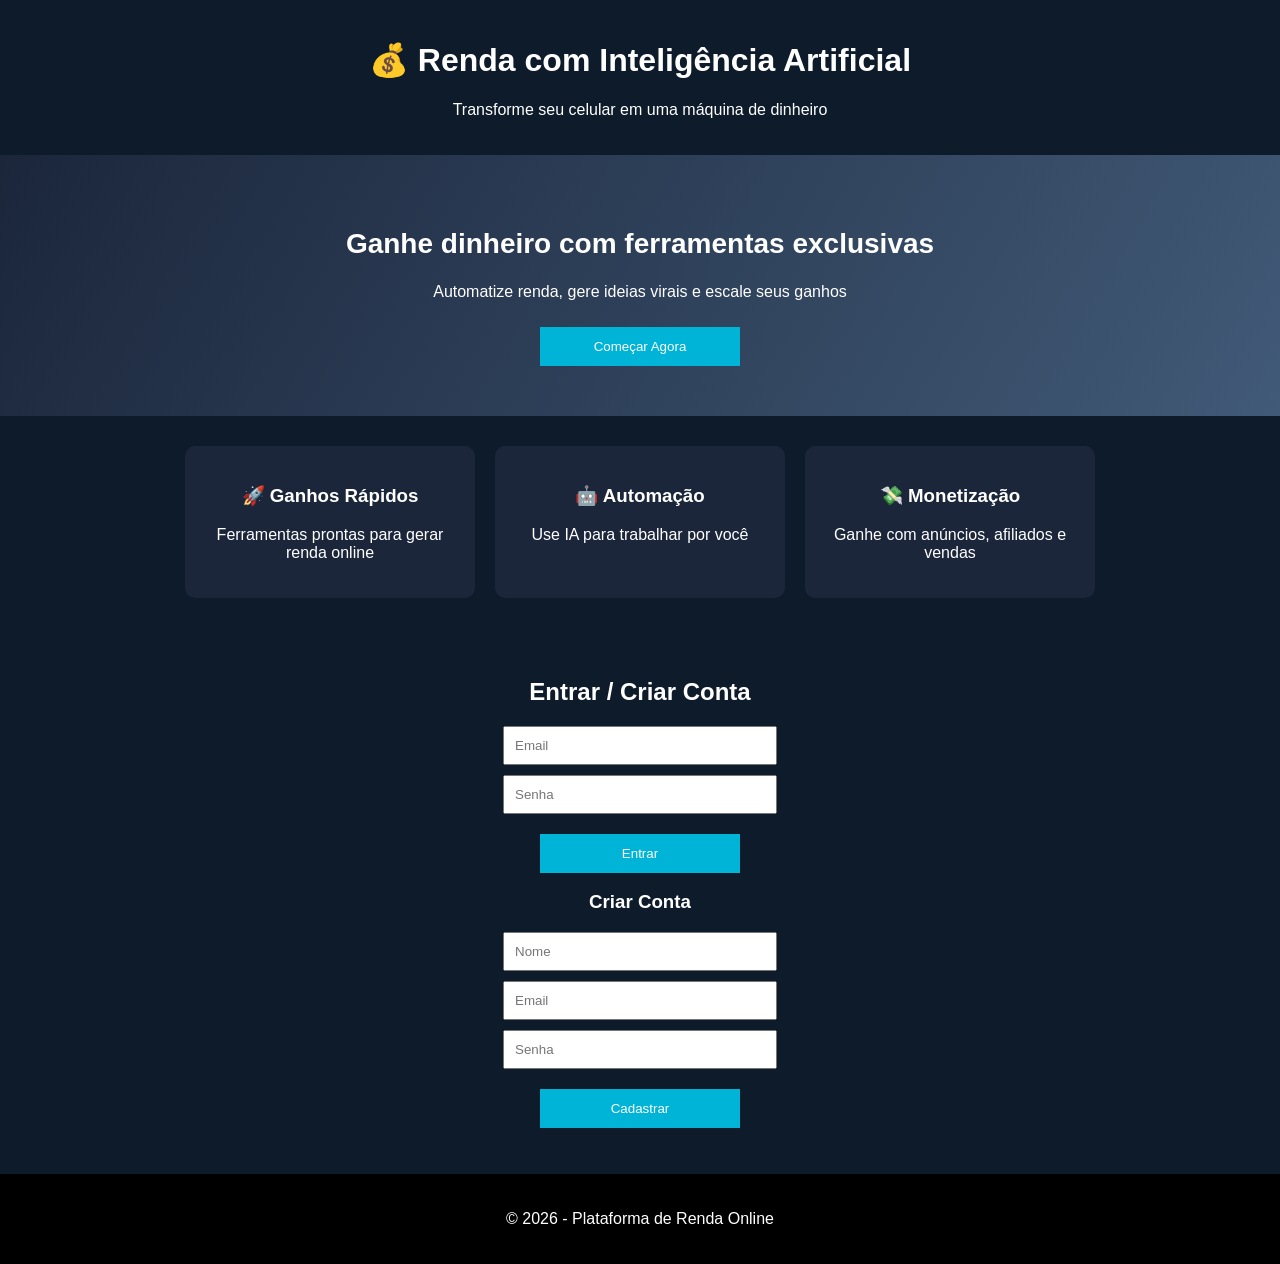
==== index.html @ 16859f1b "movendo arquivo para raiz" ====
<!DOCTYPE html>
<html lang="pt-br">
<head>
<meta charset="UTF-8">
<meta name="viewport" content="width=device-width, initial-scale=1.0">
<title>Renda com IA</title>
<link rel="stylesheet" href="style.css">
</head>

<body>
<header>
<h1>💰 Renda com Inteligência Artificial</h1>
<p>Transforme seu celular em uma máquina de dinheiro</p>
</header>

<section class="hero">
<h2>Ganhe dinheiro com ferramentas exclusivas</h2>
<p>Automatize renda, gere ideias virais e escale seus ganhos</p>
<button onclick="scrollToLogin()">Começar Agora</button>
</section>

<section class="beneficios">
<div class="card">
<h3>🚀 Ganhos Rápidos</h3>
<p>Ferramentas prontas para gerar renda online</p>
</div>

<div class="card">
<h3>🤖 Automação</h3>
<p>Use IA para trabalhar por você</p>
</div>

<div class="card">
<h3>💸 Monetização</h3>
<p>Ganhe com anúncios, afiliados e vendas</p>
</div>
</section>

<section class="login" id="login">
<h2>Entrar / Criar Conta</h2>
<input id="email" placeholder="Email">
<input id="senha" type="password" placeholder="Senha">
<button onclick="login()">Entrar</button>

<h3>Criar Conta</h3>
<input id="nome" placeholder="Nome">
<input id="emailCad" placeholder="Email">
<input id="senhaCad" type="password" placeholder="Senha">
<button onclick="cadastrar()">Cadastrar</button>

<p id="msg"></p>
</section>

<footer>
<p>© 2026 - Plataforma de Renda Online</p>
</footer>

<script src="script.js"></script>
<script>
function scrollToLogin(){
 document.getElementById('login').scrollIntoView({behavior:'smooth'});
}
</script>
</body>
</html>
---- style.css ----
body { margin:0; font-family:Arial; background:#0d1b2a; color:#fff; }

header { text-align:center; padding:20px; }

.hero {
 text-align:center;
 padding:50px 20px;
 background:linear-gradient(120deg,#1b263b,#415a77);
}

.hero h2 { font-size:28px; }

button {
 padding:12px;
 background:#00b4d8;
 border:none;
 color:#fff;
 margin-top:10px;
 width:200px;
}

.beneficios {
 display:flex;
 flex-wrap:wrap;
 justify-content:center;
 gap:20px;
 padding:30px;
}

.card {
 background:#1b263b;
 padding:20px;
 border-radius:10px;
 width:250px;
 text-align:center;
}

.login {
 padding:30px;
 text-align:center;
}

input {
 display:block;
 margin:10px auto;
 padding:10px;
 width:250px;
}

footer {
 text-align:center;
 padding:20px;
 background:#000;
}
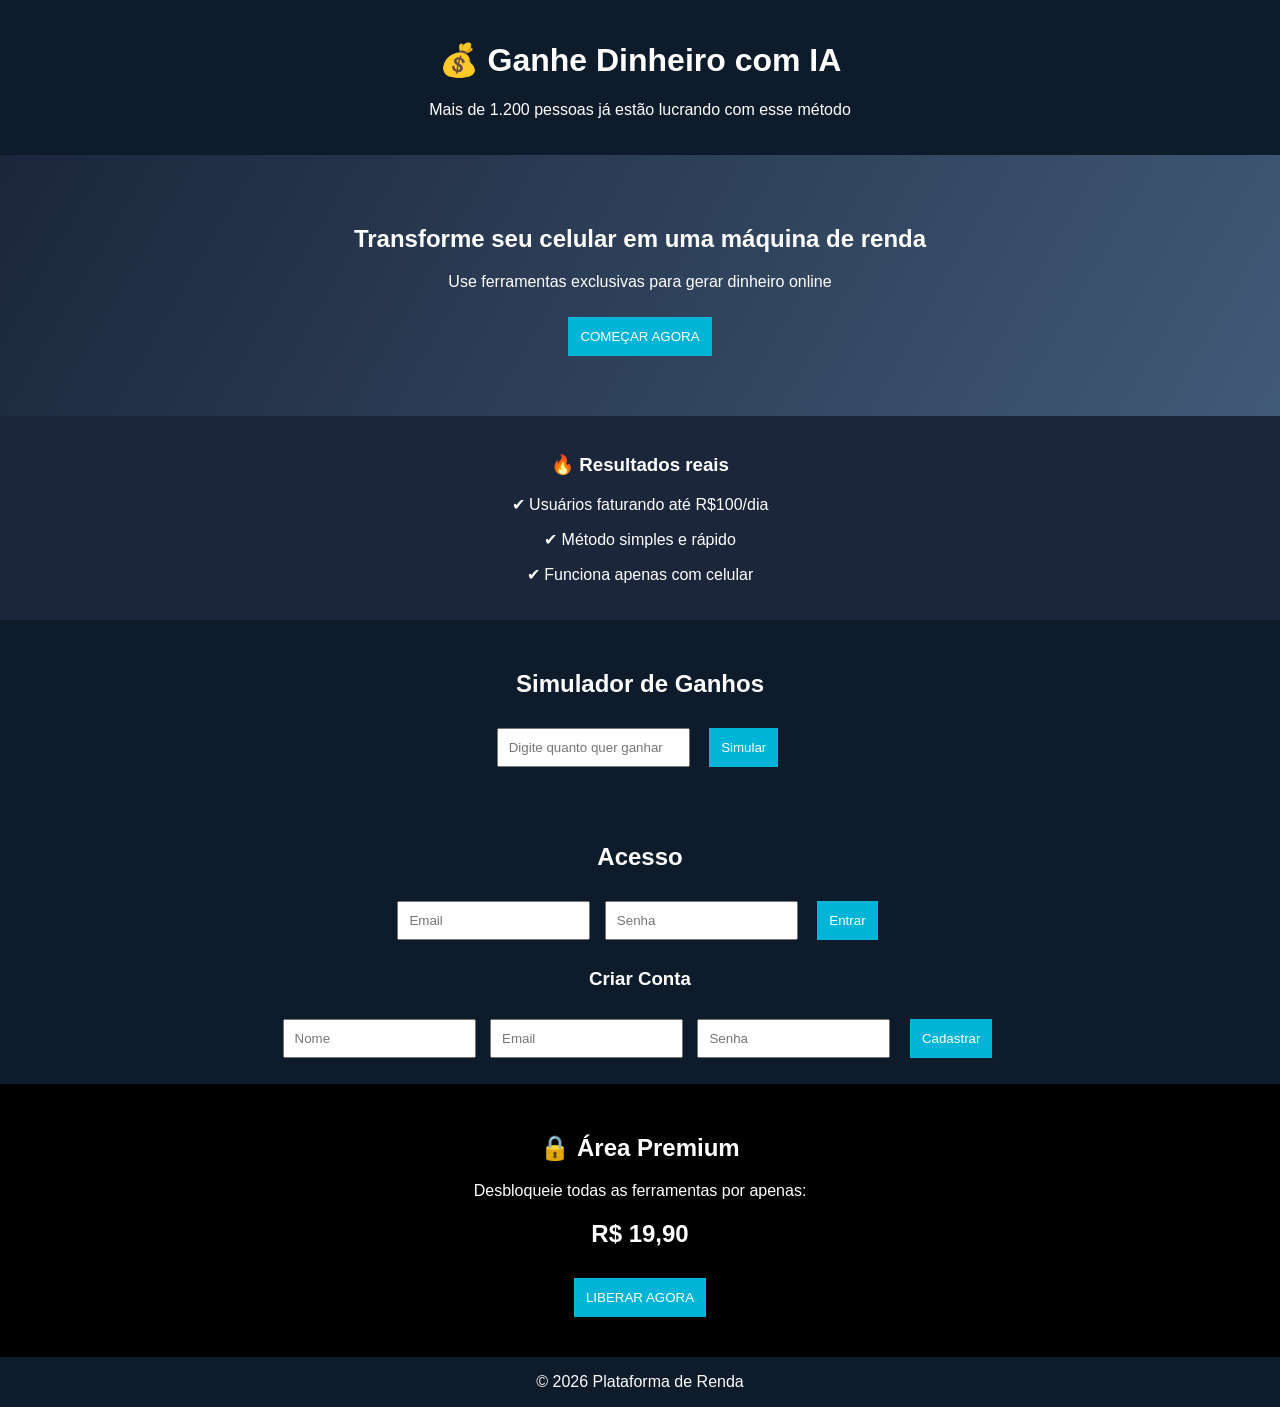
==== commit 9caf386c: "site máquina de dinheiro" ====
--- a/index.html
+++ b/index.html
@@ -3,41 +3,39 @@
 <head>
 <meta charset="UTF-8">
 <meta name="viewport" content="width=device-width, initial-scale=1.0">
-<title>Renda com IA</title>
+<title>Ganhe Dinheiro com IA</title>
 <link rel="stylesheet" href="style.css">
 </head>
 
 <body>
+
 <header>
-<h1>💰 Renda com Inteligência Artificial</h1>
-<p>Transforme seu celular em uma máquina de dinheiro</p>
+<h1>💰 Ganhe Dinheiro com IA</h1>
+<p>Mais de 1.200 pessoas já estão lucrando com esse método</p>
 </header>
 
 <section class="hero">
-<h2>Ganhe dinheiro com ferramentas exclusivas</h2>
-<p>Automatize renda, gere ideias virais e escale seus ganhos</p>
-<button onclick="scrollToLogin()">Começar Agora</button>
+<h2>Transforme seu celular em uma máquina de renda</h2>
+<p>Use ferramentas exclusivas para gerar dinheiro online</p>
+<button onclick="scrollLogin()">COMEÇAR AGORA</button>
 </section>
 
-<section class="beneficios">
-<div class="card">
-<h3>🚀 Ganhos Rápidos</h3>
-<p>Ferramentas prontas para gerar renda online</p>
-</div>
+<section class="prova">
+<h3>🔥 Resultados reais</h3>
+<p>✔ Usuários faturando até R$100/dia</p>
+<p>✔ Método simples e rápido</p>
+<p>✔ Funciona apenas com celular</p>
+</section>
 
-<div class="card">
-<h3>🤖 Automação</h3>
-<p>Use IA para trabalhar por você</p>
-</div>
-
-<div class="card">
-<h3>💸 Monetização</h3>
-<p>Ganhe com anúncios, afiliados e vendas</p>
-</div>
+<section class="ferramenta">
+<h2>Simulador de Ganhos</h2>
+<input id="valor" placeholder="Digite quanto quer ganhar">
+<button onclick="simular()">Simular</button>
+<p id="resultado"></p>
 </section>
 
 <section class="login" id="login">
-<h2>Entrar / Criar Conta</h2>
+<h2>Acesso</h2>
 <input id="email" placeholder="Email">
 <input id="senha" type="password" placeholder="Senha">
 <button onclick="login()">Entrar</button>
@@ -51,15 +49,17 @@
 <p id="msg"></p>
 </section>
 
+<section class="premium">
+<h2>🔒 Área Premium</h2>
+<p>Desbloqueie todas as ferramentas por apenas:</p>
+<h1>R$ 19,90</h1>
+<button onclick="comprar()">LIBERAR AGORA</button>
+</section>
+
 <footer>
-<p>© 2026 - Plataforma de Renda Online</p>
+<p>© 2026 Plataforma de Renda</p>
 </footer>
 
 <script src="script.js"></script>
-<script>
-function scrollToLogin(){
- document.getElementById('login').scrollIntoView({behavior:'smooth'});
-}
-</script>
 </body>
 </html>
--- a/style.css
+++ b/style.css
@@ -1,54 +1,44 @@
-body { margin:0; font-family:Arial; background:#0d1b2a; color:#fff; }
+body {
+  margin:0;
+  font-family:Arial;
+  background:#0d1b2a;
+  color:#fff;
+  text-align:center;
+}
 
-header { text-align:center; padding:20px; }
+header {
+  padding:20px;
+}
 
 .hero {
- text-align:center;
- padding:50px 20px;
- background:linear-gradient(120deg,#1b263b,#415a77);
+  padding:50px;
+  background:linear-gradient(120deg,#1b263b,#415a77);
 }
 
-.hero h2 { font-size:28px; }
-
 button {
- padding:12px;
- background:#00b4d8;
- border:none;
- color:#fff;
- margin-top:10px;
- width:200px;
+  padding:12px;
+  background:#00b4d8;
+  border:none;
+  color:#fff;
+  margin:10px;
+  cursor:pointer;
 }
 
-.beneficios {
- display:flex;
- flex-wrap:wrap;
- justify-content:center;
- gap:20px;
- padding:30px;
+.prova {
+  background:#1b263b;
+  padding:20px;
 }
 
-.card {
- background:#1b263b;
- padding:20px;
- border-radius:10px;
- width:250px;
- text-align:center;
-}
-
-.login {
- padding:30px;
- text-align:center;
+.ferramenta {
+  padding:30px;
 }
 
 input {
- display:block;
- margin:10px auto;
- padding:10px;
- width:250px;
+  padding:10px;
+  margin:5px;
 }
 
-footer {
- text-align:center;
- padding:20px;
- background:#000;
+.premium {
+  background:#000;
+  padding:30px;
 }
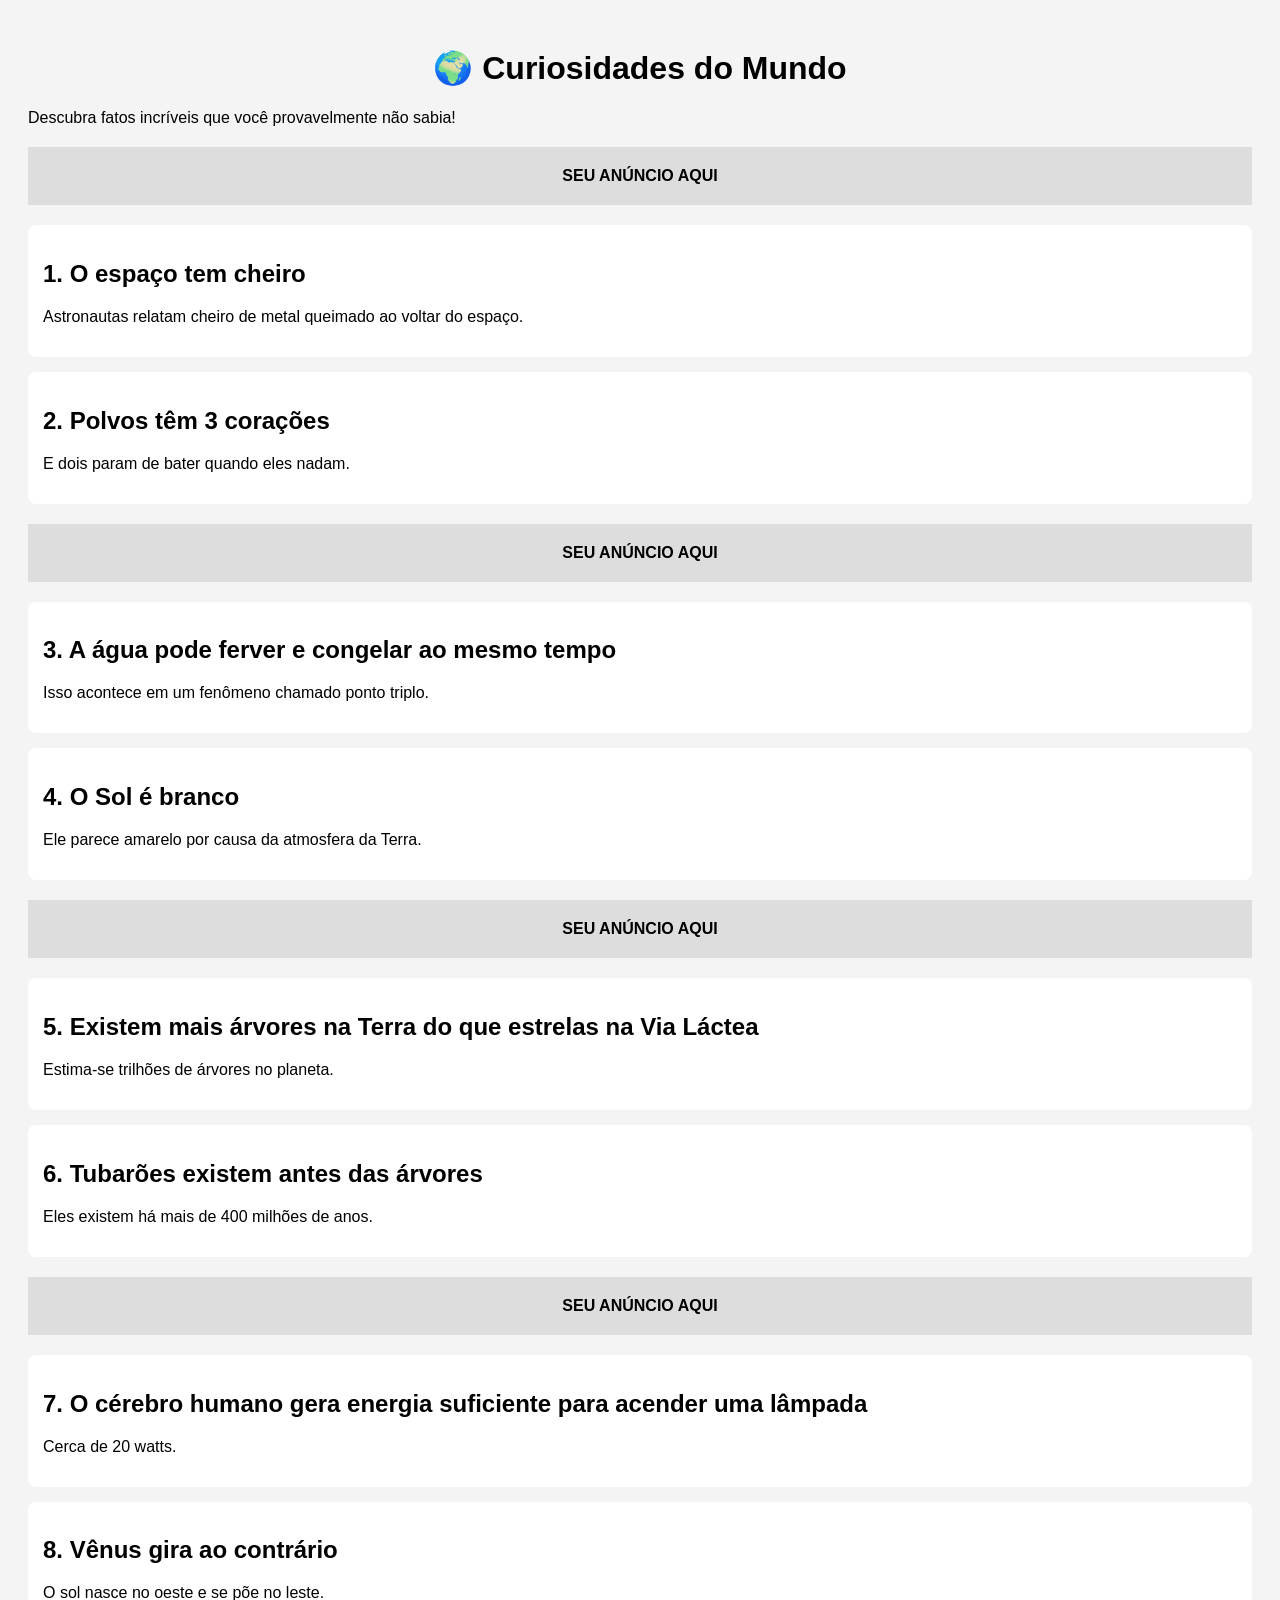
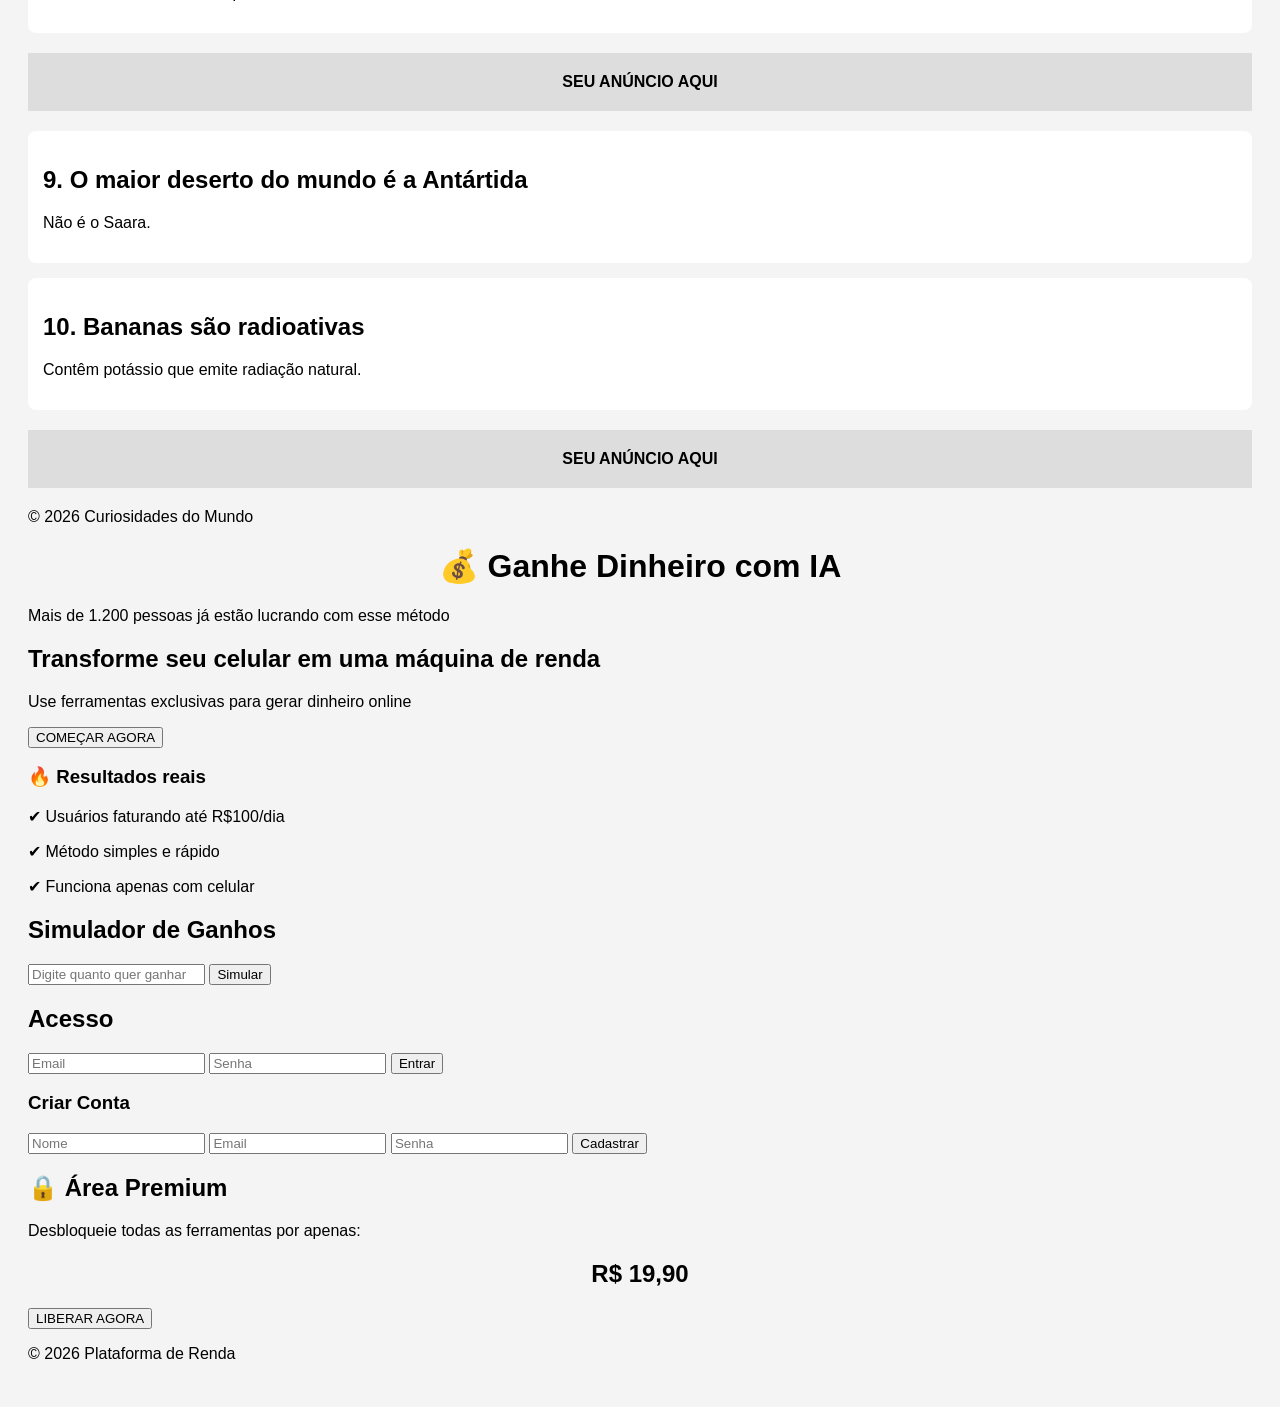
==== commit d776be39: "site curiosidades com anuncios" ====
--- a/index.html
+++ b/index.html
@@ -7,7 +7,94 @@
 <link rel="stylesheet" href="style.css">
 </head>
 
+<body><!DOCTYPE html>
+<html lang="pt-br">
+<head>
+<meta charset="UTF-8">
+<meta name="viewport" content="width=device-width, initial-scale=1.0">
+<title>Curiosidades do Mundo</title>
+<link rel="stylesheet" href="style.css">
+</head>
+
 <body>
+
+<h1>🌍 Curiosidades do Mundo</h1>
+<p>Descubra fatos incríveis que você provavelmente não sabia!</p>
+
+<!-- ANÚNCIO -->
+<div class="ads">SEU ANÚNCIO AQUI</div>
+
+<div class="card">
+<h2>1. O espaço tem cheiro</h2>
+<p>Astronautas relatam cheiro de metal queimado ao voltar do espaço.</p>
+</div>
+
+<div class="card">
+<h2>2. Polvos têm 3 corações</h2>
+<p>E dois param de bater quando eles nadam.</p>
+</div>
+
+<!-- ANÚNCIO -->
+<div class="ads">SEU ANÚNCIO AQUI</div>
+
+<div class="card">
+<h2>3. A água pode ferver e congelar ao mesmo tempo</h2>
+<p>Isso acontece em um fenômeno chamado ponto triplo.</p>
+</div>
+
+<div class="card">
+<h2>4. O Sol é branco</h2>
+<p>Ele parece amarelo por causa da atmosfera da Terra.</p>
+</div>
+
+<!-- ANÚNCIO -->
+<div class="ads">SEU ANÚNCIO AQUI</div>
+
+<div class="card">
+<h2>5. Existem mais árvores na Terra do que estrelas na Via Láctea</h2>
+<p>Estima-se trilhões de árvores no planeta.</p>
+</div>
+
+<div class="card">
+<h2>6. Tubarões existem antes das árvores</h2>
+<p>Eles existem há mais de 400 milhões de anos.</p>
+</div>
+
+<!-- ANÚNCIO -->
+<div class="ads">SEU ANÚNCIO AQUI</div>
+
+<div class="card">
+<h2>7. O cérebro humano gera energia suficiente para acender uma lâmpada</h2>
+<p>Cerca de 20 watts.</p>
+</div>
+
+<div class="card">
+<h2>8. Vênus gira ao contrário</h2>
+<p>O sol nasce no oeste e se põe no leste.</p>
+</div>
+
+<!-- ANÚNCIO -->
+<div class="ads">SEU ANÚNCIO AQUI</div>
+
+<div class="card">
+<h2>9. O maior deserto do mundo é a Antártida</h2>
+<p>Não é o Saara.</p>
+</div>
+
+<div class="card">
+<h2>10. Bananas são radioativas</h2>
+<p>Contêm potássio que emite radiação natural.</p>
+</div>
+
+<!-- ANÚNCIO FINAL -->
+<div class="ads">SEU ANÚNCIO AQUI</div>
+
+<footer>
+<p>© 2026 Curiosidades do Mundo</p>
+</footer>
+
+</body>
+</html>
 
 <header>
 <h1>💰 Ganhe Dinheiro com IA</h1>
--- a/style.css
+++ b/style.css
@@ -1,44 +1,47 @@
 body {
-  margin:0;
-  font-family:Arial;
-  background:#0d1b2a;
-  color:#fff;
-  text-align:center;
+  font-family: Arial;
+  background: #f4f4f4;
+  padding: 20px;
 }
 
-header {
-  padding:20px;
+h1 {
+  text-align: center;body {
+  font-family: Arial;
+  background: #f4f4f4;
+  padding: 20px;
 }
 
-.hero {
-  padding:50px;
-  background:linear-gradient(120deg,#1b263b,#415a77);
+h1 {
+  text-align: center;
 }
 
-button {
-  padding:12px;
-  background:#00b4d8;
-  border:none;
-  color:#fff;
-  margin:10px;
-  cursor:pointer;
+.card {
+  background: #fff;
+  padding: 15px;
+  margin: 15px 0;
+  border-radius: 8px;
 }
 
-.prova {
-  background:#1b263b;
-  padding:20px;
+.ads {
+  background: #ddd;
+  padding: 20px;
+  text-align: center;
+  margin: 20px 0;
+  font-weight: bold;
+}
 }
 
-.ferramenta {
-  padding:30px;
+.card {
+  background: #fff;
+  padding: 15px;
+  margin: 15px 0;
+  border-radius: 8px;
 }
 
-input {
-  padding:10px;
-  margin:5px;
-}
-
-.premium {
-  background:#000;
-  padding:30px;
+.ads {
+  background: #ddd;
+  padding: 20px;
+  text-align: center;
+  margin: 20px 0;
+  font-weight: bold;
 }
--- a/style.css
+++ b/style.css
@@ -1,44 +1,47 @@
 body {
-  margin:0;
-  font-family:Arial;
-  background:#0d1b2a;
-  color:#fff;
-  text-align:center;
+  font-family: Arial;
+  background: #f4f4f4;
+  padding: 20px;
 }
 
-header {
-  padding:20px;
+h1 {
+  text-align: center;body {
+  font-family: Arial;
+  background: #f4f4f4;
+  padding: 20px;
 }
 
-.hero {
-  padding:50px;
-  background:linear-gradient(120deg,#1b263b,#415a77);
+h1 {
+  text-align: center;
 }
 
-button {
-  padding:12px;
-  background:#00b4d8;
-  border:none;
-  color:#fff;
-  margin:10px;
-  cursor:pointer;
+.card {
+  background: #fff;
+  padding: 15px;
+  margin: 15px 0;
+  border-radius: 8px;
 }
 
-.prova {
-  background:#1b263b;
-  padding:20px;
+.ads {
+  background: #ddd;
+  padding: 20px;
+  text-align: center;
+  margin: 20px 0;
+  font-weight: bold;
+}
 }
 
-.ferramenta {
-  padding:30px;
+.card {
+  background: #fff;
+  padding: 15px;
+  margin: 15px 0;
+  border-radius: 8px;
 }
 
-input {
-  padding:10px;
-  margin:5px;
-}
-
-.premium {
-  background:#000;
-  padding:30px;
+.ads {
+  background: #ddd;
+  padding: 20px;
+  text-align: center;
+  margin: 20px 0;
+  font-weight: bold;
 }
